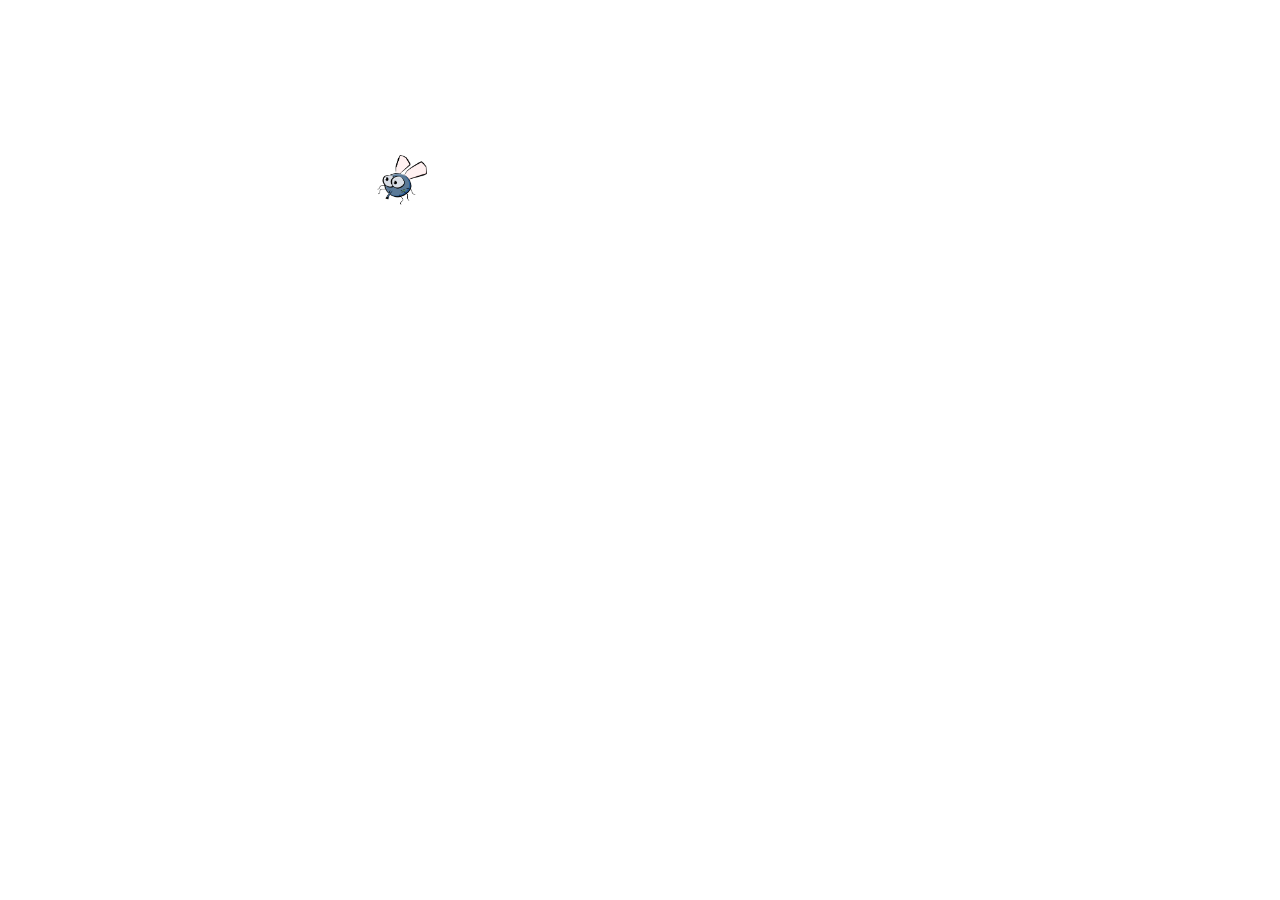
==== index.html @ 4ce979a5 "inicio jogo mata mosca" ====
<!DOCTYPE html>
<html>
    <head>
        <meta charset="utf-8" />
        <meta http-equiv="X-UA-Compatible" content="IE=edge">
        <title>Jogo Mata Mosca</title>
        <meta name="viewport" content="width=device-width, initial-scale=1">
        <link rel="stylesheet" type="text/css" media="screen" href="css/style.css" />
        <script src="js/jogo.js"></script>
    </head>
    <body onresize="redimensionarJanela()">

        <script>posicaoRandomica();</script>
    </body>
</html>
---- css/style.css ----
.mosca1{
    width: 50px;
    height: 50px;
}
.mosca2{
    width: 70px;
    height: 70px;
}
.mosca3{
    width: 90px;
    height: 90px;
}
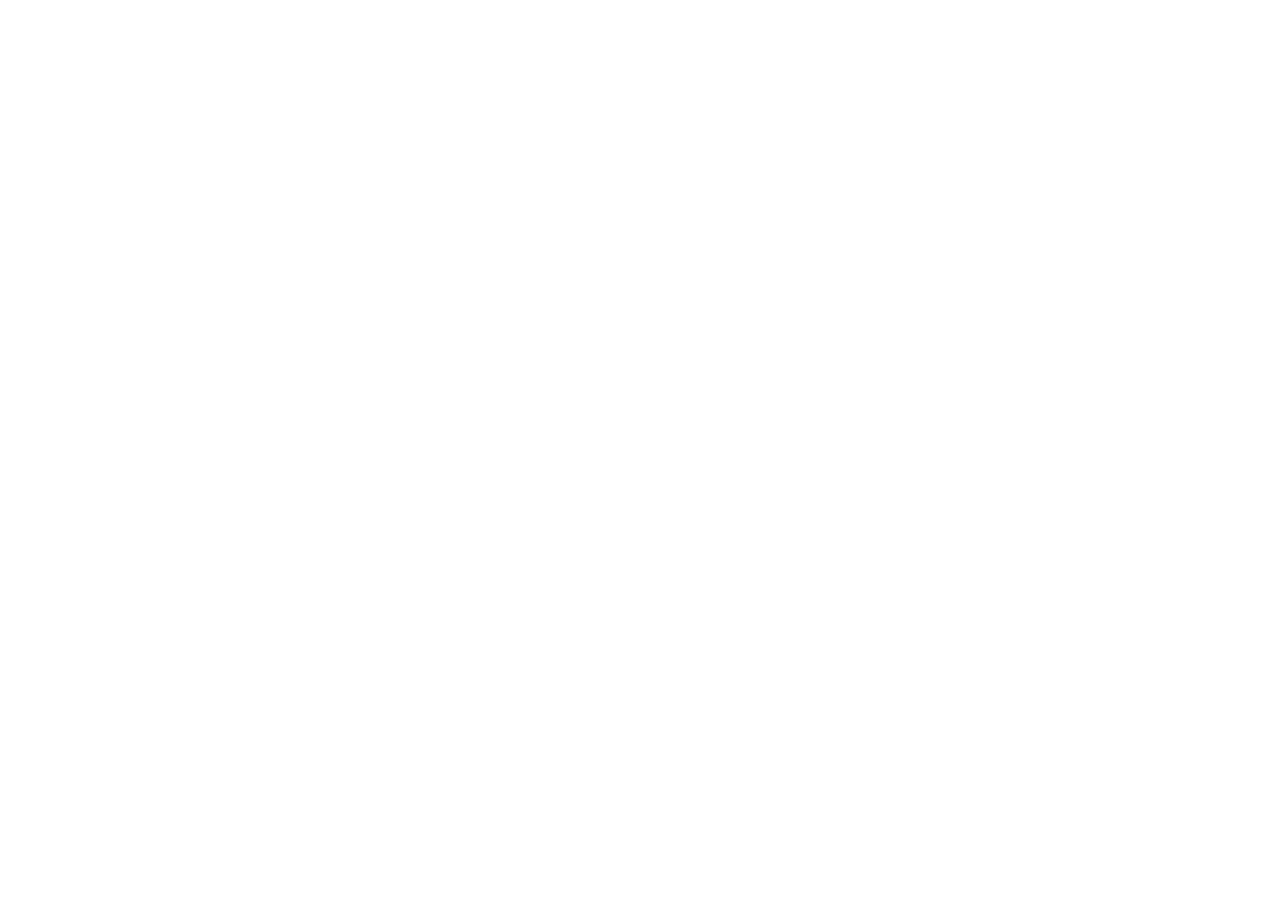
==== commit 0186d302: "mosca aparece aleatoriamente a cada 1 segundo" ====
--- a/index.html
+++ b/index.html
@@ -10,6 +10,10 @@
     </head>
     <body onresize="redimensionarJanela()">
 
-        <script>posicaoRandomica();</script>
+        <script>
+            setInterval(function(){
+                posicaoRandomica();
+            }, 1000);
+        </script>
     </body>
 </html>--- a/css/style.css
+++ b/css/style.css
@@ -9,4 +9,11 @@
 .mosca3{
     width: 90px;
     height: 90px;
+}
+
+.ladoA{
+    transform: scaleX(1);
+}
+.ladoB{
+    transform: scaleX(-1);
 }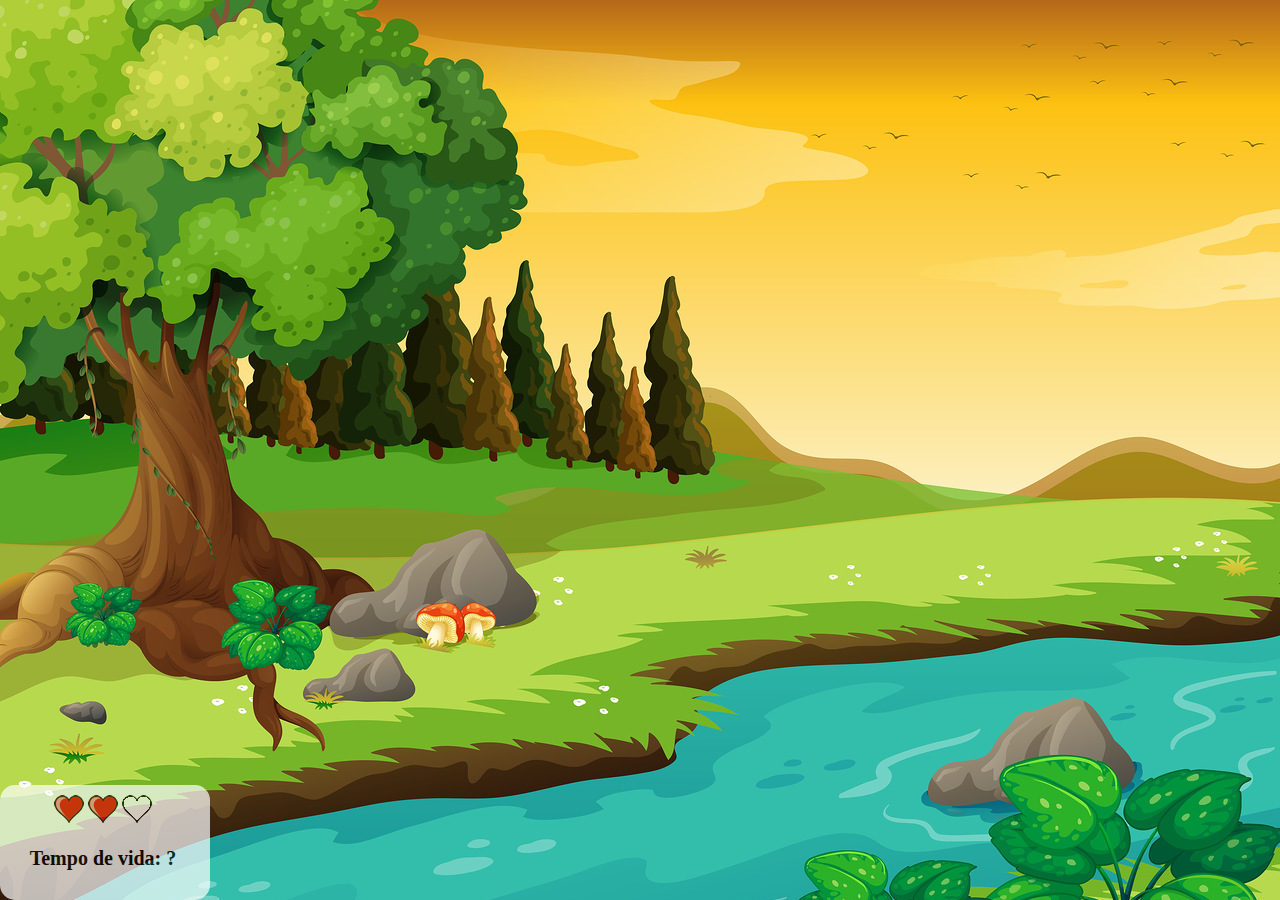
==== commit eeb96a09: "adicionando cenario e painel de tempo e vida" ====
--- a/index.html
+++ b/index.html
@@ -9,6 +9,16 @@
         <script src="js/jogo.js"></script>
     </head>
     <body onresize="redimensionarJanela()">
+        <div class="painel">
+            <div class="vidas">
+                <img src="img/coracao_cheio.png" alt="vida" />
+                <img src="img/coracao_cheio.png" alt="vida" />
+                <img src="img/coracao_vazio.png" alt="vida" />
+            </div>
+            <div class="cronometro">
+                <p>Tempo de vida: ?</p>
+            </div>
+        </div>
 
         <script>
             setInterval(function(){
--- a/css/style.css
+++ b/css/style.css
@@ -1,3 +1,40 @@
+body{
+    background: url('../img/bg.jpg') no-repeat;
+    font-family: 'Trebuchet MS';
+/* background-size: cover; */
+}
+
+
+
+        /* edições painel */
+.painel{
+    position: absolute;
+    width: 190px;
+    padding: 10px;
+    bottom: 0;
+    left: 0;
+    background-color: #FFF;
+    border-radius: 15px;
+    opacity: 0.7;
+    text-align: center;
+}
+.vidas{
+    float: left;
+    /* border: 1px solid red; */
+    display: block;
+    width: 186px;
+}
+.cronometro{
+    float: left;
+    font-size: 20px;
+    font-weight: bold;
+    display: block;
+    width: 186px;
+}
+
+
+
+        /* edições da mosca */
 .mosca1{
     width: 50px;
     height: 50px;
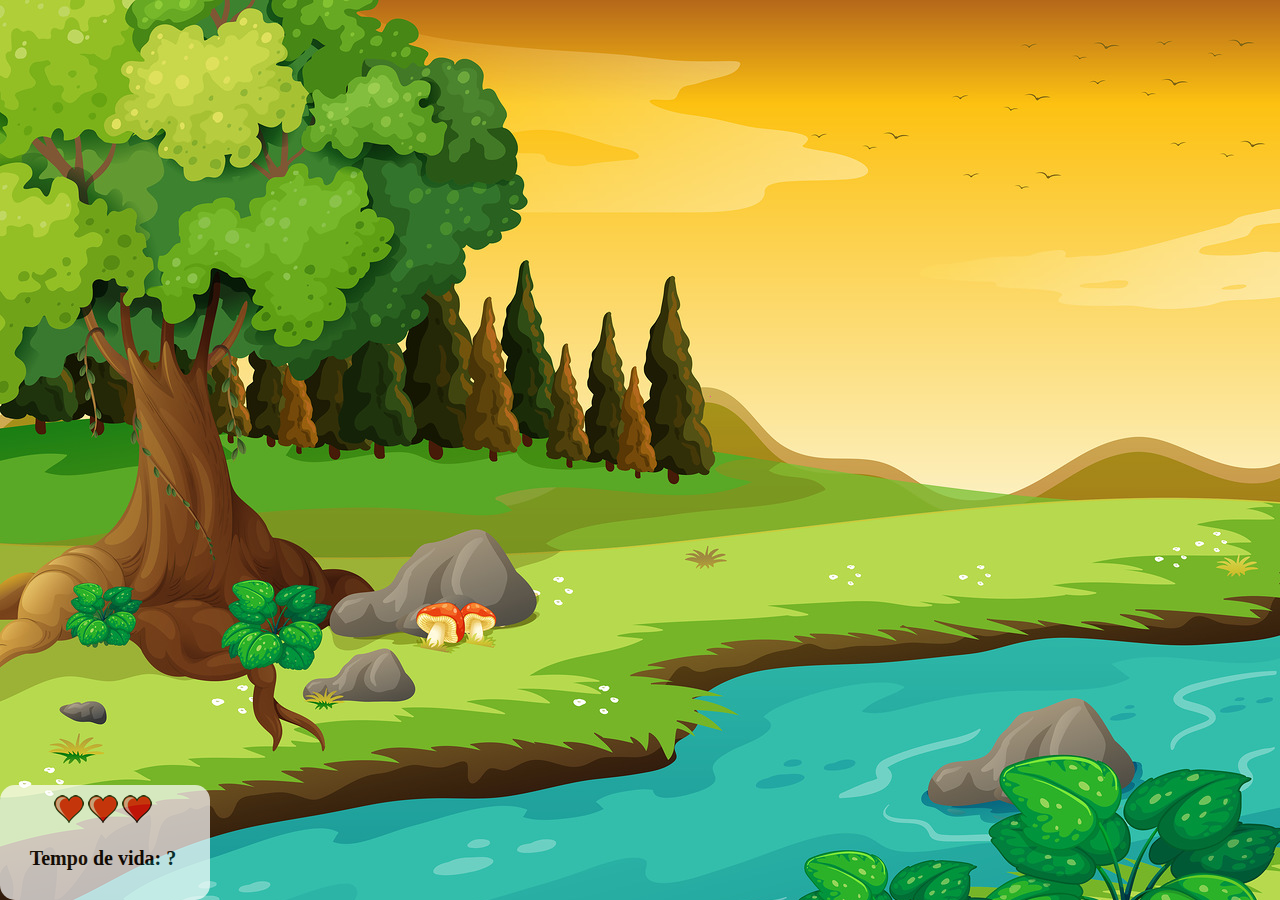
==== commit eb14fd1f: "configuracoes dos pontos de vida" ====
--- a/index.html
+++ b/index.html
@@ -11,9 +11,9 @@
     <body onresize="redimensionarJanela()">
         <div class="painel">
             <div class="vidas">
-                <img src="img/coracao_cheio.png" alt="vida" />
-                <img src="img/coracao_cheio.png" alt="vida" />
-                <img src="img/coracao_vazio.png" alt="vida" />
+                <img src="img/coracao_cheio.png" alt="vida" id="v1" />
+                <img src="img/coracao_cheio.png" alt="vida" id="v2" />
+                <img src="img/coracao_cheio.png" alt="vida" id="v3" />
             </div>
             <div class="cronometro">
                 <p>Tempo de vida: ?</p>
@@ -23,7 +23,7 @@
         <script>
             setInterval(function(){
                 posicaoRandomica();
-            }, 1000);
+            }, 2000);
         </script>
     </body>
 </html>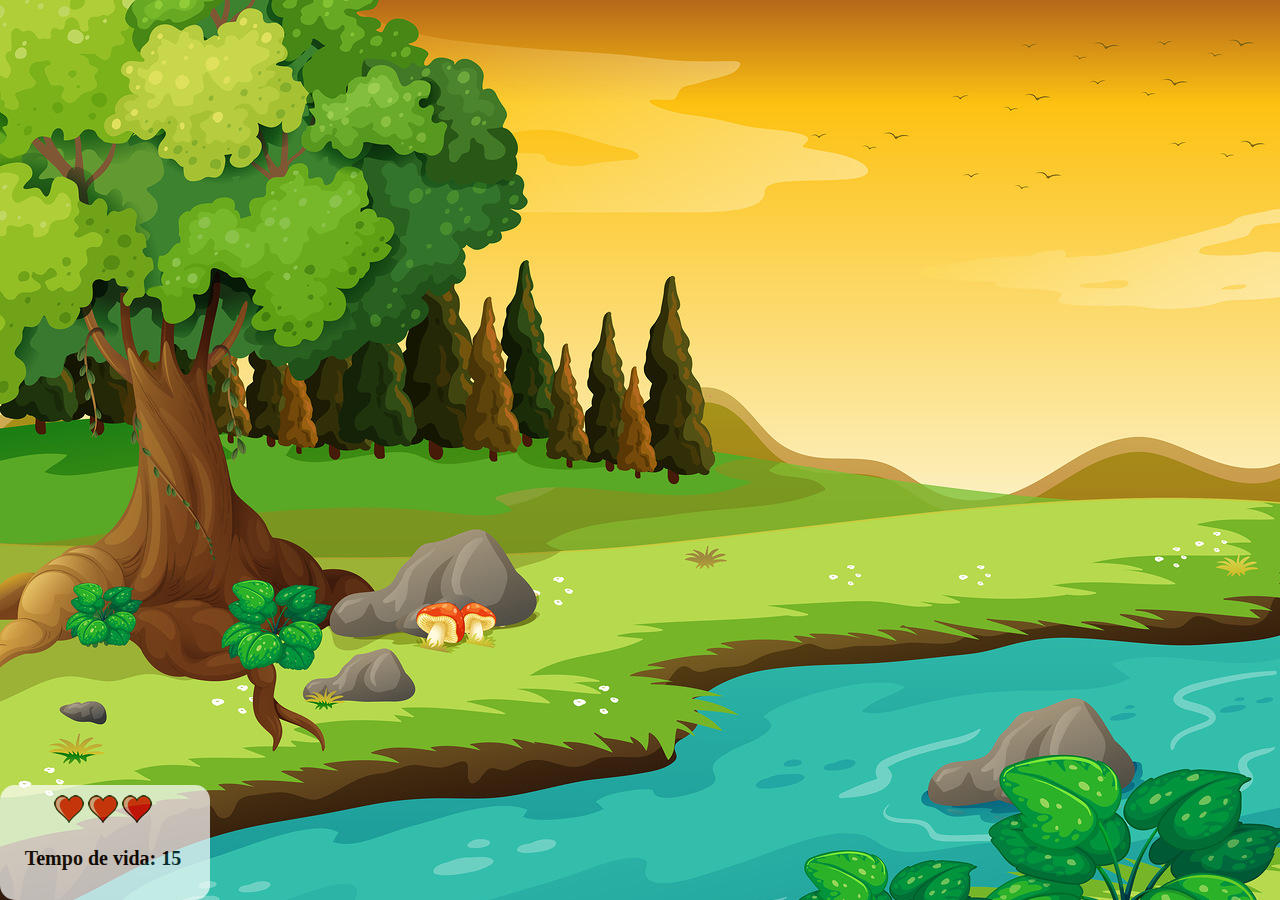
==== commit 2ba3d571: "cronometro e finalizacao das acoes ao termino do jogo" ====
--- a/index.html
+++ b/index.html
@@ -16,12 +16,14 @@
                 <img src="img/coracao_cheio.png" alt="vida" id="v3" />
             </div>
             <div class="cronometro">
-                <p>Tempo de vida: ?</p>
+                <p>Tempo de vida: <span id="cronometro"></span></p>
             </div>
         </div>
 
         <script>
-            setInterval(function(){
+            document.getElementById('cronometro').innerHTML = tempo;   
+
+            var criaMosca = setInterval(function(){
                 posicaoRandomica();
             }, 2000);
         </script>
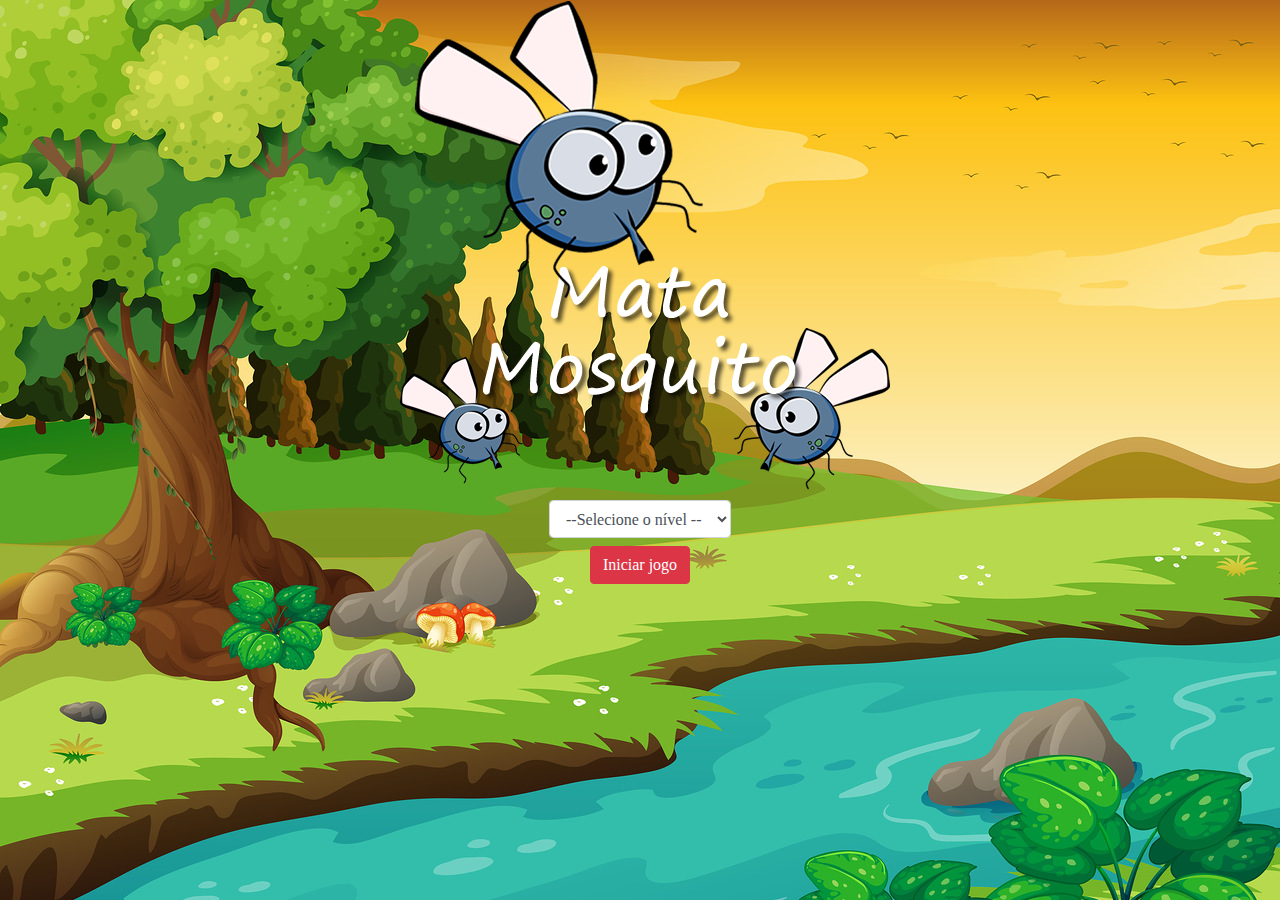
==== commit d1c68151: "pagina inicial" ====
--- a/index.html
+++ b/index.html
@@ -3,29 +3,57 @@
     <head>
         <meta charset="utf-8" />
         <meta http-equiv="X-UA-Compatible" content="IE=edge">
-        <title>Jogo Mata Mosca</title>
+        <title>jogo mata mosca</title>
         <meta name="viewport" content="width=device-width, initial-scale=1">
-        <link rel="stylesheet" type="text/css" media="screen" href="css/style.css" />
-        <script src="js/jogo.js"></script>
+
+        <link rel="stylesheet" href="https://stackpath.bootstrapcdn.com/bootstrap/4.2.1/css/bootstrap.min.css" />
+        <link href="css/style.css" rel="stylesheet" type="text/css" />
+
+        <script>
+            function iniciarJogo(){
+                var nivel = document.getElementById('nivel').value;
+
+                if(nivel === ''){
+                    alert('informe um nível!');
+                    return false;
+                }
+            }
+        </script>
     </head>
-    <body onresize="redimensionarJanela()">
-        <div class="painel">
-            <div class="vidas">
-                <img src="img/coracao_cheio.png" alt="vida" id="v1" />
-                <img src="img/coracao_cheio.png" alt="vida" id="v2" />
-                <img src="img/coracao_cheio.png" alt="vida" id="v3" />
+    <body>
+        <div class="container">
+            <div class="row">
+                <div class="col">
+                    <div class="d-flex justify-content-center">
+                        <img src="img/game.png" />
+                    </div>
+                </div>
             </div>
-            <div class="cronometro">
-                <p>Tempo de vida: <span id="cronometro"></span></p>
+
+            
+            <div class="row">
+                <div class="col">
+                    <div class="d-flex justify-content-center">
+                        <div class="mb-2">
+                            <select class="form-control" id="nivel">
+                                <option value="">--Selecione o nível --</option>
+                                <option value="normal">normal</option>
+                                <option value="dificil">difícil</option>
+                                <option value="chickNorris">Chick Norris</option>
+                            </select>
+                        </div>
+                    </div>
+                </div>
+            </div>
+
+            <div class="row">
+                <div class="col">
+                    <div class="d-flex justify-content-center">
+                        <button type="button" class="btn btn-danger btn-log" onclick="iniciarJogo()">
+                         Iniciar jogo</button>
+                    </div>
+                </div>
             </div>
         </div>
-
-        <script>
-            document.getElementById('cronometro').innerHTML = tempo;   
-
-            var criaMosca = setInterval(function(){
-                posicaoRandomica();
-            }, 2000);
-        </script>
     </body>
 </html>